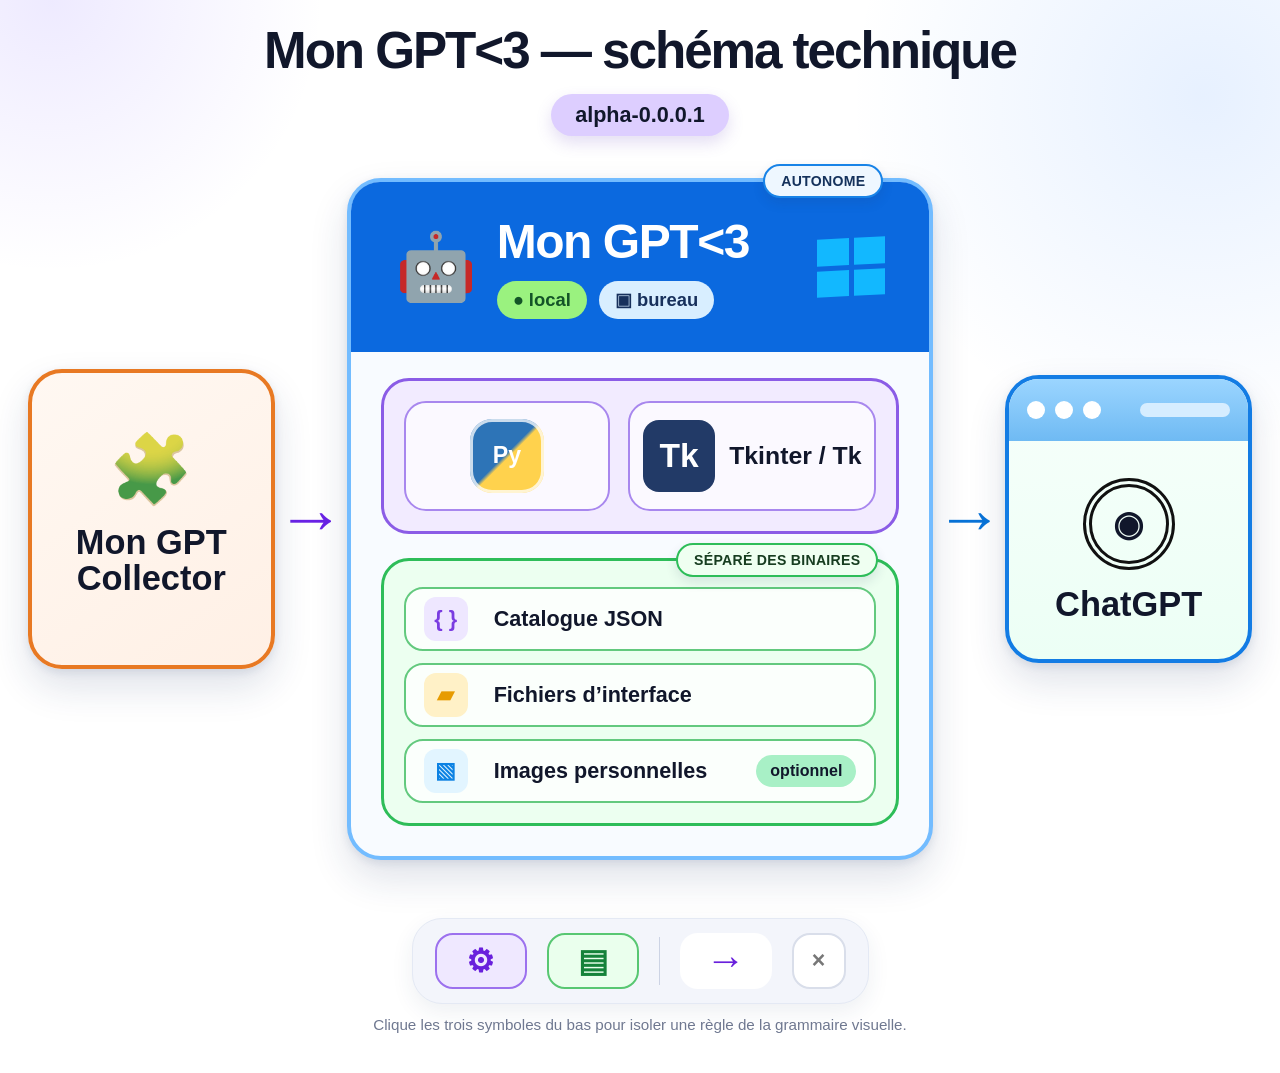
==== protocole_mon_gpt_alpha/index.html @ f314d294 "add maquette HTML" ====
<!doctype html>
<html lang="fr">
<head>
  <meta charset="utf-8" />
  <meta name="viewport" content="width=device-width,initial-scale=1" />
  <title>Mon GPT&lt;3 — schéma technique</title>
  <link rel="stylesheet" href="styles.css" />
</head>
<body>
  <main class="page">
    <header class="page-title">
      <h1>Mon GPT&lt;3 — schéma technique</h1>
      <div class="version">alpha-0.0.0.1</div>
    </header>

    <section class="diagram" aria-label="Schéma technique de Mon GPT">
      <article class="object companion" data-kind="application">
        <div class="extension-mark" aria-hidden="true">🧩</div>
        <h2>Mon GPT<br>Collector</h2>
      </article>

      <div class="connector connector-in" aria-hidden="true"><span>→</span></div>

      <article class="object application" data-kind="application">
        <div class="property property-main">AUTONOME</div>

        <header class="app-header">
          <div class="robot" aria-hidden="true">🤖</div>
          <div class="app-heading">
            <h2>Mon GPT&lt;3</h2>
            <div class="chips">
              <span class="chip chip-local">● local</span>
              <span class="chip chip-desktop">▣ bureau</span>
            </div>
          </div>
          <div class="windows-mark" aria-label="Windows" title="Windows">
            <span></span><span></span><span></span><span></span>
          </div>
        </header>

        <div class="app-body">
          <section class="group tech-group" data-kind="technology" aria-label="Socle technique">
            <div class="tech-item python" title="Python">
              <div class="python-mark" aria-hidden="true"><span>Py</span></div>
            </div>
            <div class="tech-item tk" title="Tkinter / Tk">
              <div class="tk-mark">Tk</div>
              <strong>Tkinter / Tk</strong>
            </div>
          </section>

          <section class="group data-group" data-kind="data" aria-label="Données locales">
            <div class="property property-data">SÉPARÉ DES BINAIRES</div>

            <div class="data-item">
              <span class="data-icon">{ }</span>
              <strong>Catalogue JSON</strong>
            </div>
            <div class="data-item">
              <span class="data-icon folder">▰</span>
              <strong>Fichiers d’interface</strong>
            </div>
            <div class="data-item">
              <span class="data-icon image-icon">▧</span>
              <strong>Images personnelles</strong>
              <span class="mini-property">optionnel</span>
            </div>
          </section>
        </div>
      </article>

      <div class="connector connector-out" aria-hidden="true"><span>→</span></div>

      <article class="object browser" data-kind="external">
        <div class="browser-bar" aria-hidden="true"><i></i><i></i><i></i><b></b></div>
        <div class="browser-content">
          <div class="openai-mark" aria-hidden="true">◉</div>
          <h2>ChatGPT</h2>
        </div>
      </article>
    </section>

    <nav class="visual-key" aria-label="Clés visuelles interactives">
      <button type="button" data-highlight="technology" title="Mettre en évidence le socle technique">⚙</button>
      <button type="button" data-highlight="data" title="Mettre en évidence les données">▤</button>
      <span class="divider"></span>
      <button type="button" data-highlight="flow" title="Mettre en évidence les flux">→</button>
      <button type="button" class="reset" data-highlight="all" title="Réinitialiser">×</button>
    </nav>

    <p class="hint">Clique les trois symboles du bas pour isoler une règle de la grammaire visuelle.</p>
  </main>
  <script src="app.js"></script>
</body>
</html>
---- protocole_mon_gpt_alpha/styles.css ----
:root {
  --ink:#11172b;
  --muted:#6f7890;
  --app:#0b69df;
  --app-dark:#084ea9;
  --app-border:#73bcff;
  --tech:#8b5ce6;
  --tech-bg:#f2ebff;
  --data:#2ebd59;
  --data-bg:#ecfff0;
  --companion:#e87923;
  --companion-bg:#fff0e5;
  --external:#137ce4;
  --external-bg:#ecfff5;
  --shadow:0 18px 38px rgba(25,52,99,.14), 0 3px 8px rgba(25,52,99,.10);
}

*{box-sizing:border-box}
html,body{margin:0;background:#fff;color:var(--ink);font-family:Inter,Segoe UI,Arial,sans-serif}
body{min-height:100vh;background:
  radial-gradient(circle at 4% 0%, rgba(135,108,255,.14), transparent 17rem),
  radial-gradient(circle at 94% 9%, rgba(69,144,255,.13), transparent 22rem),
  #fff;}
.page{max-width:1500px;margin:auto;padding:24px 28px 40px}
.page-title{text-align:center;margin-bottom:42px}
.page-title h1{margin:0;font-size:clamp(2rem,4vw,4rem);letter-spacing:-.04em;line-height:1.05}
.version{display:inline-block;margin-top:16px;padding:8px 24px;border-radius:999px;background:#ddceff;font-size:1.35rem;font-weight:700;box-shadow:0 7px 16px rgba(105,71,190,.18)}

.diagram{display:grid;grid-template-columns:minmax(220px,280px) 72px minmax(560px,700px) 72px minmax(220px,280px);align-items:center;justify-content:center;gap:0}
.object{position:relative;border-radius:34px;box-shadow:var(--shadow)}
.companion{min-height:300px;padding:28px 28px 34px;background:linear-gradient(145deg,#fff8f2,var(--companion-bg));border:4px solid var(--companion);display:flex;flex-direction:column;align-items:center;justify-content:center;text-align:center}
.extension-mark{font-size:4.2rem;line-height:1;margin-bottom:22px;filter:sepia(.6) saturate(1.4)}
.companion h2,.browser h2{font-size:2.15rem;line-height:1.05;margin:0;font-weight:800}

.connector{display:flex;align-items:center;justify-content:center;font-size:4.3rem;font-weight:800;line-height:1;color:#6a22e6;transition:.2s ease}
.connector-out{color:#0873d8}

.application{border:4px solid var(--app-border);background:#f8fbff;overflow:visible}
.app-header{min-height:170px;padding:30px 44px;background:var(--app);border-radius:29px 29px 0 0;display:grid;grid-template-columns:auto 1fr auto;align-items:center;gap:20px;color:#fff;position:relative}
.robot{font-size:4.1rem}
.app-heading h2{font-size:3rem;margin:0 0 12px;font-weight:850;letter-spacing:-.03em}
.chips{display:flex;gap:12px;flex-wrap:wrap}
.chip{font-size:1.15rem;font-weight:800;padding:8px 16px;border-radius:999px;color:#17305c;background:#d8eeff}
.chip-local{background:#9af27f;color:#135427}
.windows-mark{width:68px;height:58px;display:grid;grid-template-columns:1fr 1fr;grid-template-rows:1fr 1fr;gap:5px;transform:skewY(-3deg)}
.windows-mark span{display:block;background:#12b8ff}
.app-body{padding:26px 30px 30px;display:grid;gap:24px}
.group{position:relative;border-radius:28px;padding:20px;transition:.2s ease}
.tech-group{display:grid;grid-template-columns:1fr 1.2fr;gap:18px;border:3px solid var(--tech);background:var(--tech-bg)}
.tech-item{min-height:110px;border:2px solid #a887ee;border-radius:22px;background:#fbf9ff;display:flex;align-items:center;justify-content:center;gap:14px}
.python-mark{width:74px;height:74px;border-radius:22px;background:linear-gradient(135deg,#2d74b7 0 48%,#ffd24d 52% 100%);display:grid;place-items:center;color:#fff;font-weight:900;font-size:1.45rem;box-shadow:inset 0 0 0 3px rgba(255,255,255,.75)}
.tk-mark{width:72px;height:72px;border-radius:16px;background:#223a67;color:#fff;display:grid;place-items:center;font-size:2.1rem;font-weight:800}
.tk strong{font-size:1.55rem}

.data-group{display:grid;gap:12px;border:3px solid var(--data);background:var(--data-bg);padding-top:26px}
.data-item{min-height:64px;border:2px solid #63c97e;background:#fbfffc;border-radius:19px;display:grid;grid-template-columns:58px 1fr auto;align-items:center;padding:8px 18px;gap:12px}
.data-icon{width:44px;height:44px;border-radius:12px;display:grid;place-items:center;background:#eee7ff;color:#7a3ce1;font-weight:900;font-size:1.35rem}
.data-icon.folder{background:#fff1c7;color:#e79b00}
.data-icon.image-icon{background:#e2f5ff;color:#0c82e3}
.data-item strong{font-size:1.35rem}
.mini-property{background:#a8f0c6;padding:7px 14px;border-radius:999px;font-weight:800;font-size:1rem}

.property{position:absolute;z-index:3;border-radius:999px;font-size:.88rem;font-weight:900;letter-spacing:.02em;white-space:nowrap;padding:7px 16px;box-shadow:0 5px 12px rgba(30,50,90,.12)}
.property-main{top:-18px;right:46px;background:#eef7ff;border:2px solid #1883e7;color:#15325c}
.property-data{top:-18px;right:18px;background:#effff1;border:2px solid var(--data);color:#173d20}

.browser{background:linear-gradient(#f7fffb,var(--external-bg));border:4px solid var(--external);overflow:hidden;min-height:280px}
.browser-bar{height:62px;background:linear-gradient(#9bd5ff,#6fbaf3);display:flex;align-items:center;gap:10px;padding:0 18px}
.browser-bar i{width:18px;height:18px;border-radius:50%;background:#fff;display:block}
.browser-bar b{margin-left:auto;width:90px;height:14px;border-radius:999px;background:#d6edff}
.browser-content{min-height:218px;display:flex;flex-direction:column;align-items:center;justify-content:center;gap:16px}
.openai-mark{width:92px;height:92px;border:9px double #111;border-radius:50%;display:grid;place-items:center;font-size:2.2rem;font-weight:900}

.visual-key{margin:58px auto 0;width:max-content;display:flex;align-items:center;gap:20px;background:#f3f5fb;border:1px solid #e4e9f4;border-radius:30px;padding:14px 22px;box-shadow:0 8px 22px rgba(40,61,103,.08)}
.visual-key button{width:92px;height:56px;border-radius:18px;border:2px solid #9c71ee;background:#efe8ff;color:#6920dc;font-size:2rem;font-weight:900;cursor:pointer;transition:.2s ease}
.visual-key button:nth-child(2){border-color:#58c772;background:#eaffed;color:#15823a}
.visual-key button:nth-child(4){background:#fff;border-color:transparent;font-size:2.5rem}
.visual-key .reset{width:54px;background:#fff;color:#777;border-color:#d9deea;font-size:1.45rem}
.divider{width:1px;height:48px;background:#ccd3e4}
.hint{text-align:center;color:var(--muted);font-size:.95rem;margin:12px 0 0}

.diagram.is-filtering .object,.diagram.is-filtering .group,.diagram.is-filtering .connector{opacity:.22;filter:saturate(.45)}
.diagram.highlight-technology .tech-group,
.diagram.highlight-data .data-group,
.diagram.highlight-flow .connector{opacity:1;filter:none;transform:scale(1.015)}

@media (max-width:1100px){
  .diagram{grid-template-columns:1fr;gap:22px;max-width:760px;margin:auto}
  .connector{transform:rotate(90deg);height:52px}
  .application{order:2}.companion{order:0}.connector-in{order:1}.connector-out{order:3}.browser{order:4}
  .app-header{grid-template-columns:auto 1fr auto}
}
@media (max-width:640px){
  .page{padding:18px 14px 30px}.page-title{margin-bottom:30px}
  .app-header{padding:28px 20px;grid-template-columns:auto 1fr}.windows-mark{grid-column:2;grid-row:1/3;justify-self:end;width:48px;height:42px}
  .robot{font-size:3rem}.app-heading h2{font-size:2.1rem}.chip{font-size:.95rem}
  .app-body{padding:20px 14px}.tech-group{grid-template-columns:1fr}.data-item{grid-template-columns:48px 1fr}.mini-property{grid-column:2;justify-self:start}
  .property-main{right:20px}.property-data{right:12px;font-size:.72rem;padding:6px 10px}
  .visual-key{gap:10px;padding:10px 12px}.visual-key button{width:62px;height:48px}.hint{font-size:.85rem}
}
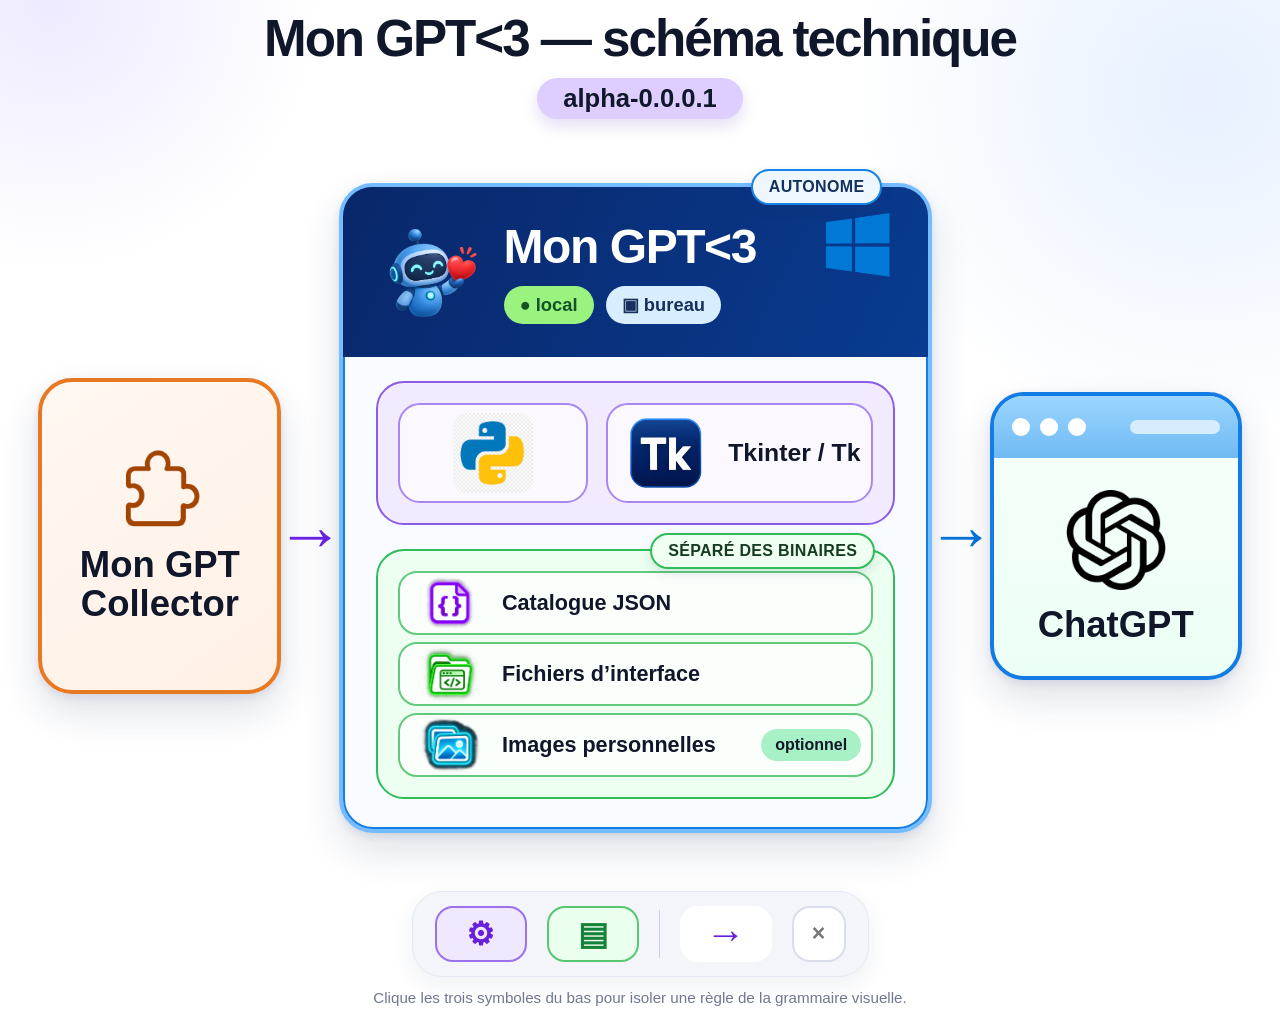
==== commit 43602f5f: "TG-001 — Première passe graphique du spécimen Mon GPT<3" ====
--- a/protocole_mon_gpt_alpha/index.html
+++ b/protocole_mon_gpt_alpha/index.html
@@ -15,7 +15,7 @@
 
     <section class="diagram" aria-label="Schéma technique de Mon GPT">
       <article class="object companion" data-kind="application">
-        <div class="extension-mark" aria-hidden="true">🧩</div>
+        <img class="extension-mark" src="../assets/ExtensionChrome.png" alt="Extension Chrome" />
         <h2>Mon GPT<br>Collector</h2>
       </article>
 
@@ -25,7 +25,7 @@
         <div class="property property-main">AUTONOME</div>
 
         <header class="app-header">
-          <div class="robot" aria-hidden="true">🤖</div>
+          <img class="robot" src="../assets/mon-gtp.png" alt="" />
           <div class="app-heading">
             <h2>Mon GPT&lt;3</h2>
             <div class="chips">
@@ -33,18 +33,16 @@
               <span class="chip chip-desktop">▣ bureau</span>
             </div>
           </div>
-          <div class="windows-mark" aria-label="Windows" title="Windows">
-            <span></span><span></span><span></span><span></span>
-          </div>
+          <img class="windows-mark" src="../assets/windows.png" alt="Windows" />
         </header>
 
         <div class="app-body">
           <section class="group tech-group" data-kind="technology" aria-label="Socle technique">
             <div class="tech-item python" title="Python">
-              <div class="python-mark" aria-hidden="true"><span>Py</span></div>
+              <img class="python-mark" src="../assets/python.png" alt="Python" />
             </div>
             <div class="tech-item tk" title="Tkinter / Tk">
-              <div class="tk-mark">Tk</div>
+              <img class="tk-mark" src="../assets/Tk.png" alt="" />
               <strong>Tkinter / Tk</strong>
             </div>
           </section>
@@ -53,15 +51,15 @@
             <div class="property property-data">SÉPARÉ DES BINAIRES</div>
 
             <div class="data-item">
-              <span class="data-icon">{ }</span>
+              <img class="data-icon" src="../assets/json.png" alt="" />
               <strong>Catalogue JSON</strong>
             </div>
             <div class="data-item">
-              <span class="data-icon folder">▰</span>
+              <img class="data-icon" src="../assets/fichiers.png" alt="" />
               <strong>Fichiers d’interface</strong>
             </div>
             <div class="data-item">
-              <span class="data-icon image-icon">▧</span>
+              <img class="data-icon" src="../assets/images.png" alt="" />
               <strong>Images personnelles</strong>
               <span class="mini-property">optionnel</span>
             </div>
@@ -74,7 +72,7 @@
       <article class="object browser" data-kind="external">
         <div class="browser-bar" aria-hidden="true"><i></i><i></i><i></i><b></b></div>
         <div class="browser-content">
-          <div class="openai-mark" aria-hidden="true">◉</div>
+          <img class="openai-mark" src="../assets/ChatGPT.png" alt="" />
           <h2>ChatGPT</h2>
         </div>
       </article>
--- a/protocole_mon_gpt_alpha/styles.css
+++ b/protocole_mon_gpt_alpha/styles.css
@@ -21,46 +21,43 @@
   radial-gradient(circle at 4% 0%, rgba(135,108,255,.14), transparent 17rem),
   radial-gradient(circle at 94% 9%, rgba(69,144,255,.13), transparent 22rem),
   #fff;}
-.page{max-width:1500px;margin:auto;padding:24px 28px 40px}
-.page-title{text-align:center;margin-bottom:42px}
+.page{max-width:1500px;margin:auto;padding:12px clamp(20px,3vw,44px) 24px}
+.page-title{text-align:center;margin-bottom:64px}
 .page-title h1{margin:0;font-size:clamp(2rem,4vw,4rem);letter-spacing:-.04em;line-height:1.05}
-.version{display:inline-block;margin-top:16px;padding:8px 24px;border-radius:999px;background:#ddceff;font-size:1.35rem;font-weight:700;box-shadow:0 7px 16px rgba(105,71,190,.18)}
+.version{display:inline-block;margin-top:12px;padding:6px 26px;border-radius:999px;background:#ddceff;font-size:1.6rem;font-weight:700;box-shadow:0 7px 16px rgba(105,71,190,.18)}
 
-.diagram{display:grid;grid-template-columns:minmax(220px,280px) 72px minmax(560px,700px) 72px minmax(220px,280px);align-items:center;justify-content:center;gap:0}
+.diagram{display:grid;grid-template-columns:minmax(0,275fr) minmax(36px,65fr) minmax(510px,672fr) minmax(36px,65fr) minmax(0,285fr);align-items:center;justify-content:center;gap:0}
 .object{position:relative;border-radius:34px;box-shadow:var(--shadow)}
-.companion{min-height:300px;padding:28px 28px 34px;background:linear-gradient(145deg,#fff8f2,var(--companion-bg));border:4px solid var(--companion);display:flex;flex-direction:column;align-items:center;justify-content:center;text-align:center}
-.extension-mark{font-size:4.2rem;line-height:1;margin-bottom:22px;filter:sepia(.6) saturate(1.4)}
-.companion h2,.browser h2{font-size:2.15rem;line-height:1.05;margin:0;font-weight:800}
+.companion{min-height:316px;padding:28px 28px 34px;background:linear-gradient(145deg,#fff8f2,var(--companion-bg));border:4px solid var(--companion);display:flex;flex-direction:column;align-items:center;justify-content:center;text-align:center}
+.extension-mark{width:142px;height:96px;object-fit:contain;margin-bottom:8px}
+.companion h2,.browser h2{font-size:clamp(1.8rem,2.85vw,2.6rem);line-height:1.05;margin:0;font-weight:800}
 
 .connector{display:flex;align-items:center;justify-content:center;font-size:4.3rem;font-weight:800;line-height:1;color:#6a22e6;transition:.2s ease}
 .connector-out{color:#0873d8}
 
-.application{border:4px solid var(--app-border);background:#f8fbff;overflow:visible}
-.app-header{min-height:170px;padding:30px 44px;background:var(--app);border-radius:29px 29px 0 0;display:grid;grid-template-columns:auto 1fr auto;align-items:center;gap:20px;color:#fff;position:relative}
-.robot{font-size:4.1rem}
+.application{border:4px solid var(--app-border);background:#f8fbff;outline:2px solid #147de4;outline-offset:-6px;overflow:visible}
+.app-header{min-height:170px;padding:26px clamp(22px,3vw,44px);background:linear-gradient(115deg,#09276a,#093b90);border-radius:29px 29px 0 0;display:grid;grid-template-columns:auto 1fr auto;align-items:center;gap:20px;color:#fff;position:relative}
+.robot{width:clamp(76px,8vw,116px);height:auto}
 .app-heading h2{font-size:3rem;margin:0 0 12px;font-weight:850;letter-spacing:-.03em}
 .chips{display:flex;gap:12px;flex-wrap:wrap}
 .chip{font-size:1.15rem;font-weight:800;padding:8px 16px;border-radius:999px;color:#17305c;background:#d8eeff}
 .chip-local{background:#9af27f;color:#135427}
-.windows-mark{width:68px;height:58px;display:grid;grid-template-columns:1fr 1fr;grid-template-rows:1fr 1fr;gap:5px;transform:skewY(-3deg)}
-.windows-mark span{display:block;background:#12b8ff}
-.app-body{padding:26px 30px 30px;display:grid;gap:24px}
+.windows-mark{width:64px;height:64px;object-fit:contain;align-self:start}
+.app-body{padding:24px clamp(18px,2.6vw,38px) 30px;display:grid;gap:24px}
 .group{position:relative;border-radius:28px;padding:20px;transition:.2s ease}
-.tech-group{display:grid;grid-template-columns:1fr 1.2fr;gap:18px;border:3px solid var(--tech);background:var(--tech-bg)}
-.tech-item{min-height:110px;border:2px solid #a887ee;border-radius:22px;background:#fbf9ff;display:flex;align-items:center;justify-content:center;gap:14px}
-.python-mark{width:74px;height:74px;border-radius:22px;background:linear-gradient(135deg,#2d74b7 0 48%,#ffd24d 52% 100%);display:grid;place-items:center;color:#fff;font-weight:900;font-size:1.45rem;box-shadow:inset 0 0 0 3px rgba(255,255,255,.75)}
-.tk-mark{width:72px;height:72px;border-radius:16px;background:#223a67;color:#fff;display:grid;place-items:center;font-size:2.1rem;font-weight:800}
+.tech-group{display:grid;grid-template-columns:minmax(0,0.85fr) minmax(0,1.2fr);gap:18px;border:2px solid var(--tech);background:var(--tech-bg)}
+.tech-item{min-height:100px;border:2px solid #a887ee;border-radius:22px;background:#fbf9ff;display:flex;align-items:center;justify-content:center;gap:14px}
+.python-mark{width:80px;height:80px;object-fit:contain;border-radius:14px}
+.tk-mark{width:96px;height:76px;object-fit:cover}
 .tk strong{font-size:1.55rem}
 
-.data-group{display:grid;gap:12px;border:3px solid var(--data);background:var(--data-bg);padding-top:26px}
-.data-item{min-height:64px;border:2px solid #63c97e;background:#fbfffc;border-radius:19px;display:grid;grid-template-columns:58px 1fr auto;align-items:center;padding:8px 18px;gap:12px}
-.data-icon{width:44px;height:44px;border-radius:12px;display:grid;place-items:center;background:#eee7ff;color:#7a3ce1;font-weight:900;font-size:1.35rem}
-.data-icon.folder{background:#fff1c7;color:#e79b00}
-.data-icon.image-icon{background:#e2f5ff;color:#0c82e3}
+.data-group{display:grid;gap:7px;border:2px solid var(--data);background:var(--data-bg);padding-top:20px}
+.data-item{min-height:64px;border:2px solid #63c97e;background:#fbfffc;border-radius:19px;display:grid;grid-template-columns:80px 1fr auto;align-items:center;padding:0 10px;gap:12px}
+.data-icon{width:80px;height:58px;object-fit:cover}
 .data-item strong{font-size:1.35rem}
 .mini-property{background:#a8f0c6;padding:7px 14px;border-radius:999px;font-weight:800;font-size:1rem}
 
-.property{position:absolute;z-index:3;border-radius:999px;font-size:.88rem;font-weight:900;letter-spacing:.02em;white-space:nowrap;padding:7px 16px;box-shadow:0 5px 12px rgba(30,50,90,.12)}
+.property{position:absolute;z-index:3;border-radius:999px;font-size:1rem;font-weight:900;letter-spacing:.02em;white-space:nowrap;padding:7px 16px;box-shadow:0 5px 12px rgba(30,50,90,.12)}
 .property-main{top:-18px;right:46px;background:#eef7ff;border:2px solid #1883e7;color:#15325c}
 .property-data{top:-18px;right:18px;background:#effff1;border:2px solid var(--data);color:#173d20}
 
@@ -69,32 +66,40 @@
 .browser-bar i{width:18px;height:18px;border-radius:50%;background:#fff;display:block}
 .browser-bar b{margin-left:auto;width:90px;height:14px;border-radius:999px;background:#d6edff}
 .browser-content{min-height:218px;display:flex;flex-direction:column;align-items:center;justify-content:center;gap:16px}
-.openai-mark{width:92px;height:92px;border:9px double #111;border-radius:50%;display:grid;place-items:center;font-size:2.2rem;font-weight:900}
+.openai-mark{width:100px;height:100px;object-fit:contain}
 
 .visual-key{margin:58px auto 0;width:max-content;display:flex;align-items:center;gap:20px;background:#f3f5fb;border:1px solid #e4e9f4;border-radius:30px;padding:14px 22px;box-shadow:0 8px 22px rgba(40,61,103,.08)}
-.visual-key button{width:92px;height:56px;border-radius:18px;border:2px solid #9c71ee;background:#efe8ff;color:#6920dc;font-size:2rem;font-weight:900;cursor:pointer;transition:.2s ease}
+.visual-key button{line-height:1;width:92px;height:56px;border-radius:18px;border:2px solid #9c71ee;background:#efe8ff;color:#6920dc;font-size:2rem;font-weight:900;cursor:pointer;transition:.2s ease}
 .visual-key button:nth-child(2){border-color:#58c772;background:#eaffed;color:#15823a}
 .visual-key button:nth-child(4){background:#fff;border-color:transparent;font-size:2.5rem}
 .visual-key .reset{width:54px;background:#fff;color:#777;border-color:#d9deea;font-size:1.45rem}
 .divider{width:1px;height:48px;background:#ccd3e4}
 .hint{text-align:center;color:var(--muted);font-size:.95rem;margin:12px 0 0}
 
-.diagram.is-filtering .object,.diagram.is-filtering .group,.diagram.is-filtering .connector{opacity:.22;filter:saturate(.45)}
+.diagram.is-filtering .companion,.diagram.is-filtering .browser,.diagram.is-filtering .app-header,.diagram.is-filtering .property-main,.diagram.is-filtering .group,.diagram.is-filtering .connector{opacity:.22;filter:saturate(.45)}
 .diagram.highlight-technology .tech-group,
 .diagram.highlight-data .data-group,
-.diagram.highlight-flow .connector{opacity:1;filter:none;transform:scale(1.015)}
+.diagram.highlight-flow .connector{opacity:1;filter:none}
 
+@media (min-width:1101px){
+  .companion,.browser,.connector{translate:0 28px}
+}
 @media (max-width:1100px){
-  .diagram{grid-template-columns:1fr;gap:22px;max-width:760px;margin:auto}
-  .connector{transform:rotate(90deg);height:52px}
+  .diagram{grid-template-columns:minmax(0,1fr);gap:22px;max-width:760px;margin:auto}
+  .connector{transform:rotate(90deg);height:52px;width:52px;justify-self:center}
   .application{order:2}.companion{order:0}.connector-in{order:1}.connector-out{order:3}.browser{order:4}
   .app-header{grid-template-columns:auto 1fr auto}
 }
 @media (max-width:640px){
   .page{padding:18px 14px 30px}.page-title{margin-bottom:30px}
-  .app-header{padding:28px 20px;grid-template-columns:auto 1fr}.windows-mark{grid-column:2;grid-row:1/3;justify-self:end;width:48px;height:42px}
-  .robot{font-size:3rem}.app-heading h2{font-size:2.1rem}.chip{font-size:.95rem}
-  .app-body{padding:20px 14px}.tech-group{grid-template-columns:1fr}.data-item{grid-template-columns:48px 1fr}.mini-property{grid-column:2;justify-self:start}
-  .property-main{right:20px}.property-data{right:12px;font-size:.72rem;padding:6px 10px}
-  .visual-key{gap:10px;padding:10px 12px}.visual-key button{width:62px;height:48px}.hint{font-size:.85rem}
+  .app-header{padding:28px 14px 22px;grid-template-columns:48px 1fr 32px;gap:8px}
+  .windows-mark{width:32px;height:32px}.robot{width:48px}.app-heading h2{font-size:1.8rem}
+  .chips{gap:6px}.chip{font-size:.9rem;padding:5px 9px}
+  .app-body{padding:20px 12px}.group{padding:16px 10px}.tech-group{grid-template-columns:1fr;gap:10px}
+  .tech-item{min-height:86px}.data-group{padding-top:22px}
+  .data-item{grid-template-columns:52px 1fr;gap:2px 6px;padding:5px 8px}
+  .data-icon{width:52px;height:42px}.data-item strong{font-size:1.1rem}
+  .mini-property{grid-column:2;justify-self:start;padding:3px 10px;font-size:.85rem}
+  .property-main{right:20px}.property-data{right:8px;font-size:.72rem;padding:6px 10px}
+  .visual-key{gap:6px;padding:8px}.visual-key button{width:52px;height:48px}.hint{font-size:.85rem}
 }
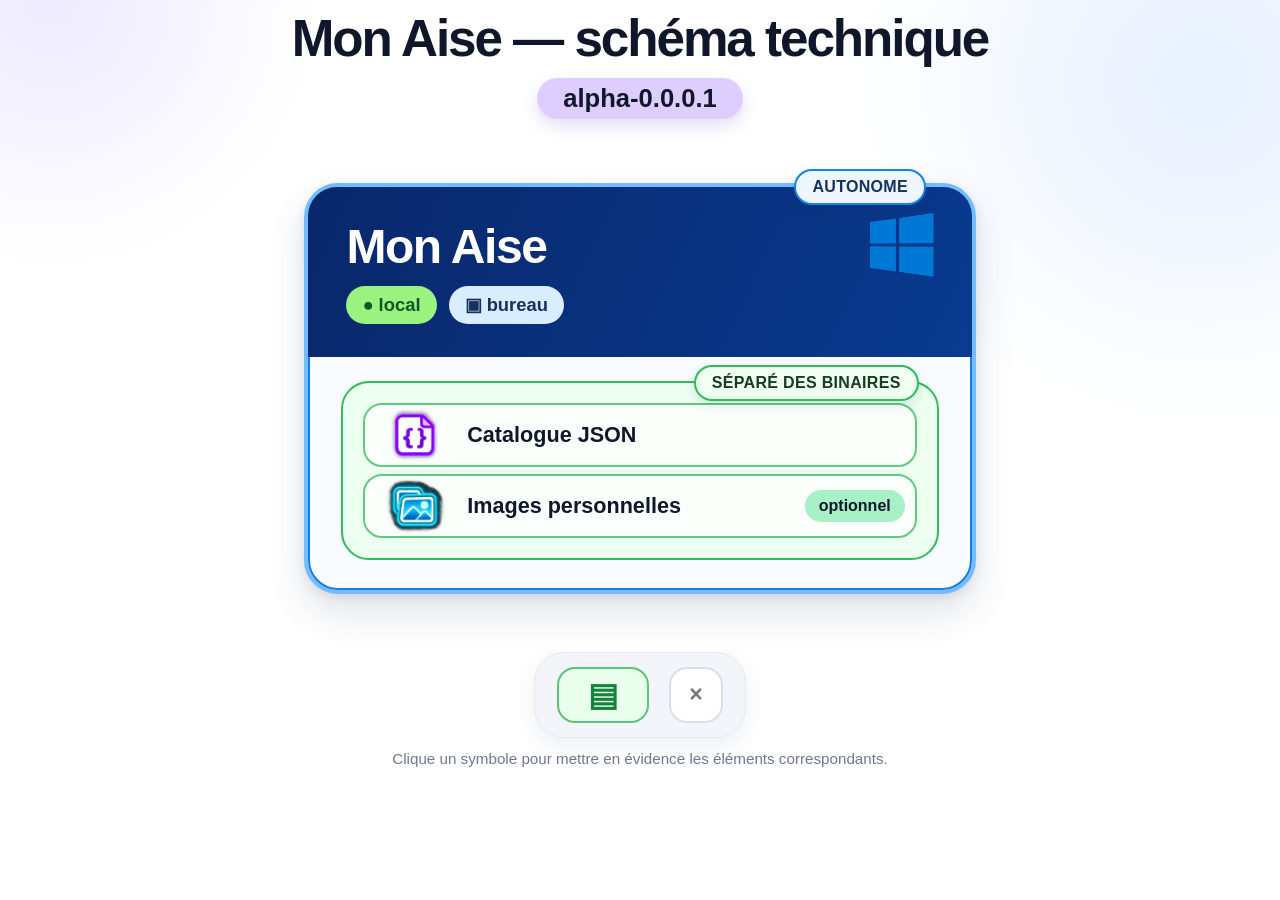
==== commit 6fa67f5d: "branche le prototype sur le specimen Mon Aise" ====
--- a/protocole_mon_gpt_alpha/index.html
+++ b/protocole_mon_gpt_alpha/index.html
@@ -3,91 +3,13 @@
 <head>
   <meta charset="utf-8" />
   <meta name="viewport" content="width=device-width,initial-scale=1" />
-  <title>Mon GPT&lt;3 — schéma technique</title>
+  <title>Schéma technique</title>
   <link rel="stylesheet" href="styles.css" />
+  <script defer src="specimen-mon-aise.js"></script>
+  <script defer src="rendu.js"></script>
+  <script defer src="app.js"></script>
 </head>
 <body>
-  <main class="page">
-    <header class="page-title">
-      <h1>Mon GPT&lt;3 — schéma technique</h1>
-      <div class="version">alpha-0.0.0.1</div>
-    </header>
-
-    <section class="diagram" aria-label="Schéma technique de Mon GPT">
-      <article class="object companion" data-kind="application">
-        <img class="extension-mark" src="../assets/ExtensionChrome.png" alt="Extension Chrome" />
-        <h2>Mon GPT<br>Collector</h2>
-      </article>
-
-      <div class="connector connector-in" aria-hidden="true"><span>→</span></div>
-
-      <article class="object application" data-kind="application">
-        <div class="property property-main">AUTONOME</div>
-
-        <header class="app-header">
-          <img class="robot" src="../assets/mon-gtp.png" alt="" />
-          <div class="app-heading">
-            <h2>Mon GPT&lt;3</h2>
-            <div class="chips">
-              <span class="chip chip-local">● local</span>
-              <span class="chip chip-desktop">▣ bureau</span>
-            </div>
-          </div>
-          <img class="windows-mark" src="../assets/windows.png" alt="Windows" />
-        </header>
-
-        <div class="app-body">
-          <section class="group tech-group" data-kind="technology" aria-label="Socle technique">
-            <div class="tech-item python" title="Python">
-              <img class="python-mark" src="../assets/python.png" alt="Python" />
-            </div>
-            <div class="tech-item tk" title="Tkinter / Tk">
-              <img class="tk-mark" src="../assets/Tk.png" alt="" />
-              <strong>Tkinter / Tk</strong>
-            </div>
-          </section>
-
-          <section class="group data-group" data-kind="data" aria-label="Données locales">
-            <div class="property property-data">SÉPARÉ DES BINAIRES</div>
-
-            <div class="data-item">
-              <img class="data-icon" src="../assets/json.png" alt="" />
-              <strong>Catalogue JSON</strong>
-            </div>
-            <div class="data-item">
-              <img class="data-icon" src="../assets/fichiers.png" alt="" />
-              <strong>Fichiers d’interface</strong>
-            </div>
-            <div class="data-item">
-              <img class="data-icon" src="../assets/images.png" alt="" />
-              <strong>Images personnelles</strong>
-              <span class="mini-property">optionnel</span>
-            </div>
-          </section>
-        </div>
-      </article>
-
-      <div class="connector connector-out" aria-hidden="true"><span>→</span></div>
-
-      <article class="object browser" data-kind="external">
-        <div class="browser-bar" aria-hidden="true"><i></i><i></i><i></i><b></b></div>
-        <div class="browser-content">
-          <img class="openai-mark" src="../assets/ChatGPT.png" alt="" />
-          <h2>ChatGPT</h2>
-        </div>
-      </article>
-    </section>
-
-    <nav class="visual-key" aria-label="Clés visuelles interactives">
-      <button type="button" data-highlight="technology" title="Mettre en évidence le socle technique">⚙</button>
-      <button type="button" data-highlight="data" title="Mettre en évidence les données">▤</button>
-      <span class="divider"></span>
-      <button type="button" data-highlight="flow" title="Mettre en évidence les flux">→</button>
-      <button type="button" class="reset" data-highlight="all" title="Réinitialiser">×</button>
-    </nav>
-
-    <p class="hint">Clique les trois symboles du bas pour isoler une règle de la grammaire visuelle.</p>
-  </main>
-  <script src="app.js"></script>
+  <main class="page"></main>
 </body>
 </html>
--- a/protocole_mon_gpt_alpha/styles.css
+++ b/protocole_mon_gpt_alpha/styles.css
@@ -26,7 +26,7 @@
 .page-title h1{margin:0;font-size:clamp(2rem,4vw,4rem);letter-spacing:-.04em;line-height:1.05}
 .version{display:inline-block;margin-top:12px;padding:6px 26px;border-radius:999px;background:#ddceff;font-size:1.6rem;font-weight:700;box-shadow:0 7px 16px rgba(105,71,190,.18)}
 
-.diagram{display:grid;grid-template-columns:minmax(0,275fr) minmax(36px,65fr) minmax(510px,672fr) minmax(36px,65fr) minmax(0,285fr);align-items:center;justify-content:center;gap:0}
+.diagram{display:grid;align-items:center;justify-content:center;gap:0}
 .object{position:relative;border-radius:34px;box-shadow:var(--shadow)}
 .companion{min-height:316px;padding:28px 28px 34px;background:linear-gradient(145deg,#fff8f2,var(--companion-bg));border:4px solid var(--companion);display:flex;flex-direction:column;align-items:center;justify-content:center;text-align:center}
 .extension-mark{width:142px;height:96px;object-fit:contain;margin-bottom:8px}
@@ -70,18 +70,37 @@
 
 .visual-key{margin:58px auto 0;width:max-content;display:flex;align-items:center;gap:20px;background:#f3f5fb;border:1px solid #e4e9f4;border-radius:30px;padding:14px 22px;box-shadow:0 8px 22px rgba(40,61,103,.08)}
 .visual-key button{line-height:1;width:92px;height:56px;border-radius:18px;border:2px solid #9c71ee;background:#efe8ff;color:#6920dc;font-size:2rem;font-weight:900;cursor:pointer;transition:.2s ease}
-.visual-key button:nth-child(2){border-color:#58c772;background:#eaffed;color:#15823a}
-.visual-key button:nth-child(4){background:#fff;border-color:transparent;font-size:2.5rem}
+.visual-key [data-highlight="data"]{border-color:#58c772;background:#eaffed;color:#15823a}
+.visual-key [data-highlight="flow"]{background:#fff;border-color:transparent;font-size:2.5rem}
 .visual-key .reset{width:54px;background:#fff;color:#777;border-color:#d9deea;font-size:1.45rem}
 .divider{width:1px;height:48px;background:#ccd3e4}
 .hint{text-align:center;color:var(--muted);font-size:.95rem;margin:12px 0 0}
 
-.diagram.is-filtering .companion,.diagram.is-filtering .browser,.diagram.is-filtering .app-header,.diagram.is-filtering .property-main,.diagram.is-filtering .group,.diagram.is-filtering .connector{opacity:.22;filter:saturate(.45)}
+.diagram.is-filtering .companion,.diagram.is-filtering .browser,.diagram.is-filtering .service,.diagram.is-filtering .app-header,.diagram.is-filtering .property-main,.diagram.is-filtering .group,.diagram.is-filtering .connector{opacity:.22;filter:saturate(.45)}
 .diagram.highlight-technology .tech-group,
 .diagram.highlight-data .data-group,
 .diagram.highlight-flow .connector{opacity:1;filter:none}
 
+.companion h2{max-width:9ch}
+.tech-item:only-child{grid-column:1/-1}
+.data-item:not(:has(img)){grid-template-columns:1fr auto}
+.app-header:only-child,.property-main + .app-header:last-child{border-radius:29px}
+.app-header:not(:has(.robot)){grid-template-columns:1fr auto}
+.app-header:not(:has(.windows-mark)){grid-template-columns:auto 1fr}
+.app-header:has(.app-heading:only-child){grid-template-columns:1fr}
+
 @media (min-width:1101px){
+  .diagram{
+    grid-template-columns:var(--compagnon,0px) var(--entree,0px) minmax(510px,672fr) var(--sortie,0px) var(--service,0px);
+  }
+  .diagram:has(.companion){--compagnon:minmax(0,275fr)}
+  .diagram:has(.connector-in){--entree:minmax(36px,65fr)}
+  .diagram:has(.connector-out){--sortie:minmax(36px,65fr)}
+  .diagram:has(.browser,.service){--service:minmax(0,285fr)}
+  .diagram:has(.application:only-child){max-width:672px;margin-inline:auto}
+  .companion{grid-column:1}.connector-in{grid-column:2}.application{grid-column:3}
+  .connector-out{grid-column:4}.browser,.service{grid-column:5}
+
   .companion,.browser,.connector{translate:0 28px}
 }
 @media (max-width:1100px){
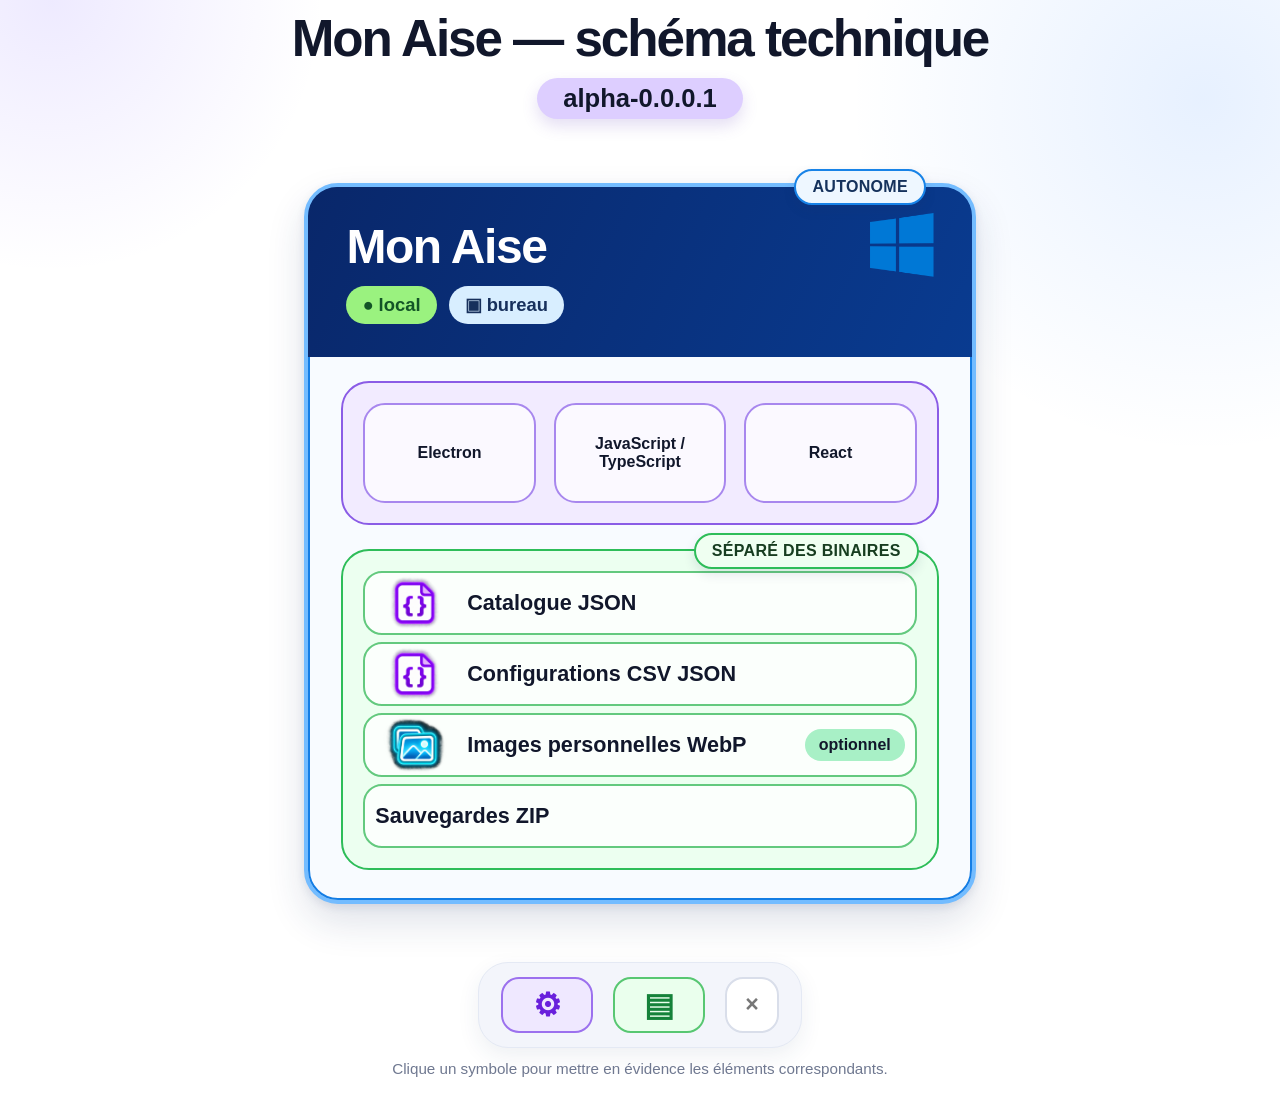
==== commit 1519d0f4: "TG-005 — Ouvrir le rendu du socle et des données à Mon Aise" ====
--- a/protocole_mon_gpt_alpha/index.html
+++ b/protocole_mon_gpt_alpha/index.html
@@ -6,6 +6,7 @@
   <title>Schéma technique</title>
   <link rel="stylesheet" href="styles.css" />
   <script defer src="specimen-mon-aise.js"></script>
+  <script defer src="../assets/identites.js"></script>
   <script defer src="rendu.js"></script>
   <script defer src="app.js"></script>
 </head>
--- a/protocole_mon_gpt_alpha/styles.css
+++ b/protocole_mon_gpt_alpha/styles.css
@@ -122,3 +122,7 @@
   .property-main{right:20px}.property-data{right:8px;font-size:.72rem;padding:6px 10px}
   .visual-key{gap:6px;padding:8px}.visual-key button{width:52px;height:48px}.hint{font-size:.85rem}
 }
+
+.lecture-partielle{display:inline-block;margin-inline-start:.4em;font-size:1rem}
+.tech-group:has(> :nth-child(3)){grid-template-columns:repeat(auto-fit,minmax(min(100%,135px),1fr))}
+.tech-item strong{text-align:center}
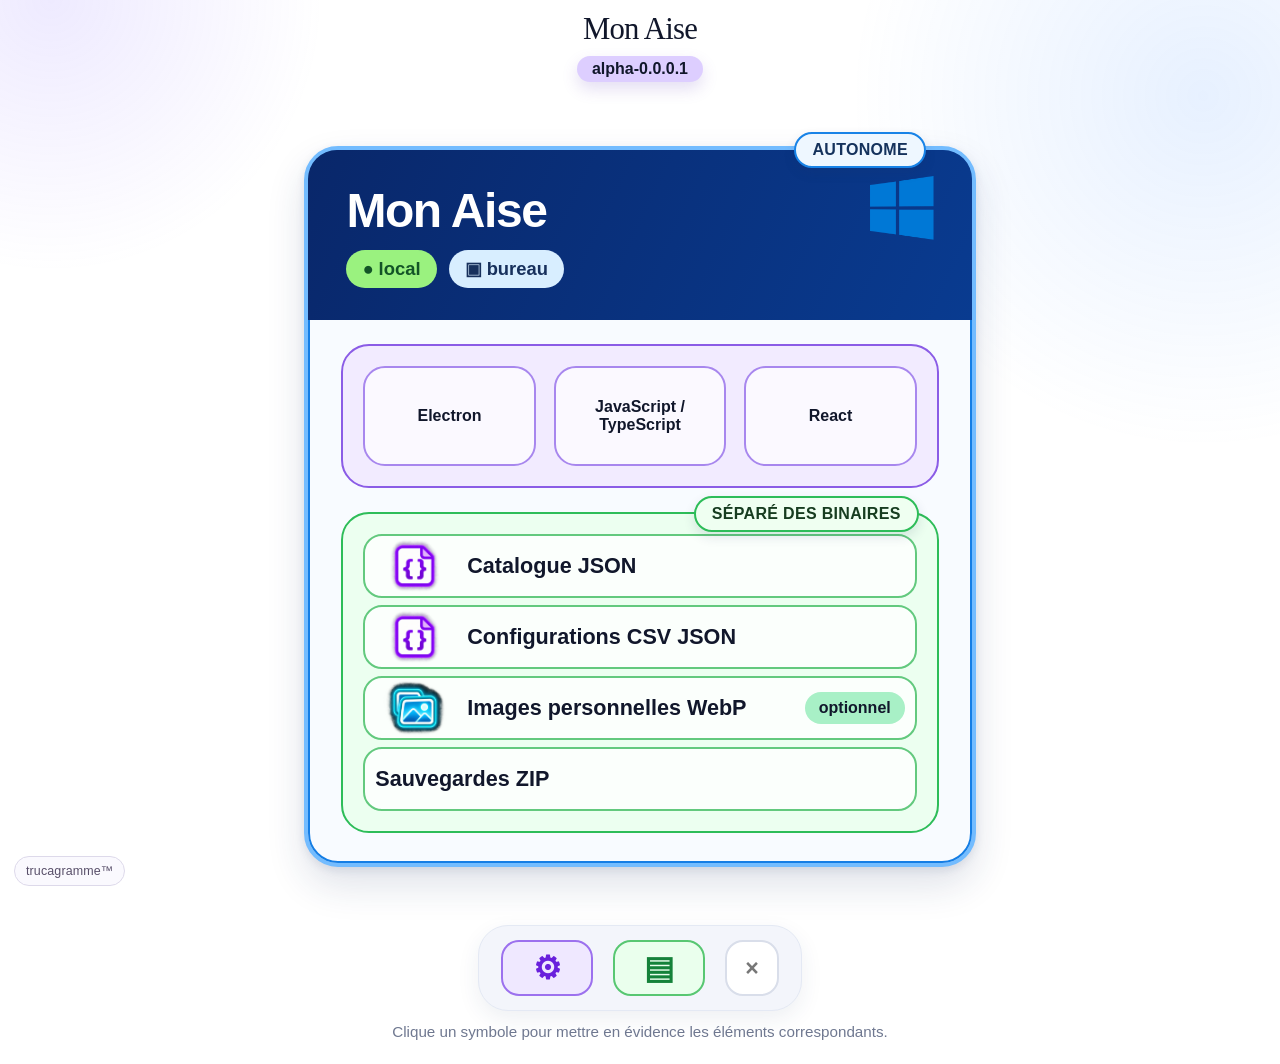
==== commit 5b7f0e4e: "TG-006 — Ajouter le lecteur et la présentation des projets" ====
--- a/protocole_mon_gpt_alpha/index.html
+++ b/protocole_mon_gpt_alpha/index.html
@@ -3,14 +3,25 @@
 <head>
   <meta charset="utf-8" />
   <meta name="viewport" content="width=device-width,initial-scale=1" />
-  <title>Schéma technique</title>
+  <title>Trucagramme</title>
+  <link rel="icon" href="data:," />
   <link rel="stylesheet" href="styles.css" />
-  <script defer src="specimen-mon-aise.js"></script>
-  <script defer src="../assets/identites.js"></script>
   <script defer src="rendu.js"></script>
   <script defer src="app.js"></script>
+  <script defer src="lecteur.js"></script>
 </head>
 <body>
+  <div class="lecteur">
+    <button id="declencheur" aria-expanded="false" aria-controls="menu-lecteur">trucagramme™</button>
+    <nav id="menu-lecteur" aria-label="Lecteur Trucagramme" hidden>
+      <button id="commande-presentation" aria-expanded="false" aria-controls="presentation" hidden>Présentation</button>
+    </nav>
+  </div>
+  <aside id="presentation" aria-labelledby="nom-presentation" hidden>
+    <button id="fermer" aria-label="Fermer la présentation">×</button>
+    <h2 id="nom-presentation"></h2>
+    <div id="texte-presentation"></div>
+  </aside>
   <main class="page"></main>
 </body>
 </html>
--- a/protocole_mon_gpt_alpha/styles.css
+++ b/protocole_mon_gpt_alpha/styles.css
@@ -23,8 +23,8 @@
   #fff;}
 .page{max-width:1500px;margin:auto;padding:12px clamp(20px,3vw,44px) 24px}
 .page-title{text-align:center;margin-bottom:64px}
-.page-title h1{margin:0;font-size:clamp(2rem,4vw,4rem);letter-spacing:-.04em;line-height:1.05}
-.version{display:inline-block;margin-top:12px;padding:6px 26px;border-radius:999px;background:#ddceff;font-size:1.6rem;font-weight:700;box-shadow:0 7px 16px rgba(105,71,190,.18)}
+.page-title h1{margin:0;font:500 clamp(1.45rem,2.4vw,2.15rem)/1.15 Georgia,serif;letter-spacing:-.025em}
+.version{display:inline-block;margin-top:9px;padding:4px 15px;border-radius:999px;background:#ddceff;font-size:1rem;font-weight:700;box-shadow:0 7px 16px rgba(105,71,190,.18)}
 
 .diagram{display:grid;align-items:center;justify-content:center;gap:0}
 .object{position:relative;border-radius:34px;box-shadow:var(--shadow)}
@@ -123,6 +123,37 @@
   .visual-key{gap:6px;padding:8px}.visual-key button{width:52px;height:48px}.hint{font-size:.85rem}
 }
 
-.lecture-partielle{display:inline-block;margin-inline-start:.4em;font-size:1rem}
+.version{position:relative}
+.lecture-partielle{
+  display:inline-grid;place-items:center;min-width:1.9rem;height:1.45rem;
+  border:2px solid #8962ba;border-radius:999px;background:#faf6ff;color:#482570;
+  font-size:.95rem;font-weight:700;line-height:1;box-shadow:0 2px 5px rgba(64,39,97,.18)
+}
+.version > .lecture-partielle{position:absolute;right:-.85rem;bottom:-.35rem}
 .tech-group:has(> :nth-child(3)){grid-template-columns:repeat(auto-fit,minmax(min(100%,135px),1fr))}
 .tech-item strong{text-align:center}
+
+.lecteur{position:fixed;z-index:6;left:14px;bottom:14px}
+.lecteur button,#fermer,.lecteur a{font:inherit;cursor:pointer}
+#declencheur{padding:7px 11px;border:1px solid #ddd9ea;border-radius:999px;background:#faf9fe;color:#584f69;font-size:.78rem;letter-spacing:.01em}
+#menu-lecteur,#presentation{border:1px solid #ddd9ea;border-radius:16px;background:#fdfcff;color:var(--ink);box-shadow:0 10px 30px #2418371c}
+#menu-lecteur{position:absolute;bottom:calc(100% + 6px);left:0;width:155px;padding:6px}
+#menu-lecteur:not([hidden]){display:grid;animation:ouvrir-menu .14s ease-out}
+#menu-lecteur a,#commande-presentation{padding:9px 12px;text-align:left;color:inherit;text-decoration:none;border:0;border-radius:9px;background:transparent;font-size:.9rem}
+#menu-lecteur [aria-current="page"]{color:#523582;background:#f0eafa;font-weight:650}
+#menu-lecteur a:hover,#commande-presentation:hover{background:#f1eef6}
+#commande-presentation{margin-top:4px;border-top:1px solid #e6e1ed;border-radius:0 0 9px 9px}
+#presentation{position:fixed;z-index:5;right:14px;top:clamp(12px,29vh,320px);width:min(360px,calc(100% - 28px));padding:22px 24px;max-height:calc(70dvh - 20px);overflow:auto}
+#presentation:not([hidden]){animation:ouvrir-presentation .18s ease-out}
+#presentation h2{margin:0 30px 12px 0;font:500 1.55rem/1.15 Georgia,serif}
+#presentation p{margin:.45rem 0 0;font-size:.94rem;line-height:1.45}
+#fermer{position:absolute;right:10px;top:10px;width:32px;height:32px;border:0;border-radius:50%;color:#554a66;background:#f1edf7;font-size:1.25rem}
+@keyframes ouvrir-menu{from{opacity:0;transform:translateY(4px)}}
+@keyframes ouvrir-presentation{from{opacity:0;transform:translateX(18px)}}
+@media (max-width:640px){
+  #presentation{top:14px;max-height:calc(100dvh - 198px)}
+  .page{padding-bottom:64px}
+}
+@media (prefers-reduced-motion:reduce){
+  #menu-lecteur:not([hidden]),#presentation:not([hidden]){animation:none}
+}
